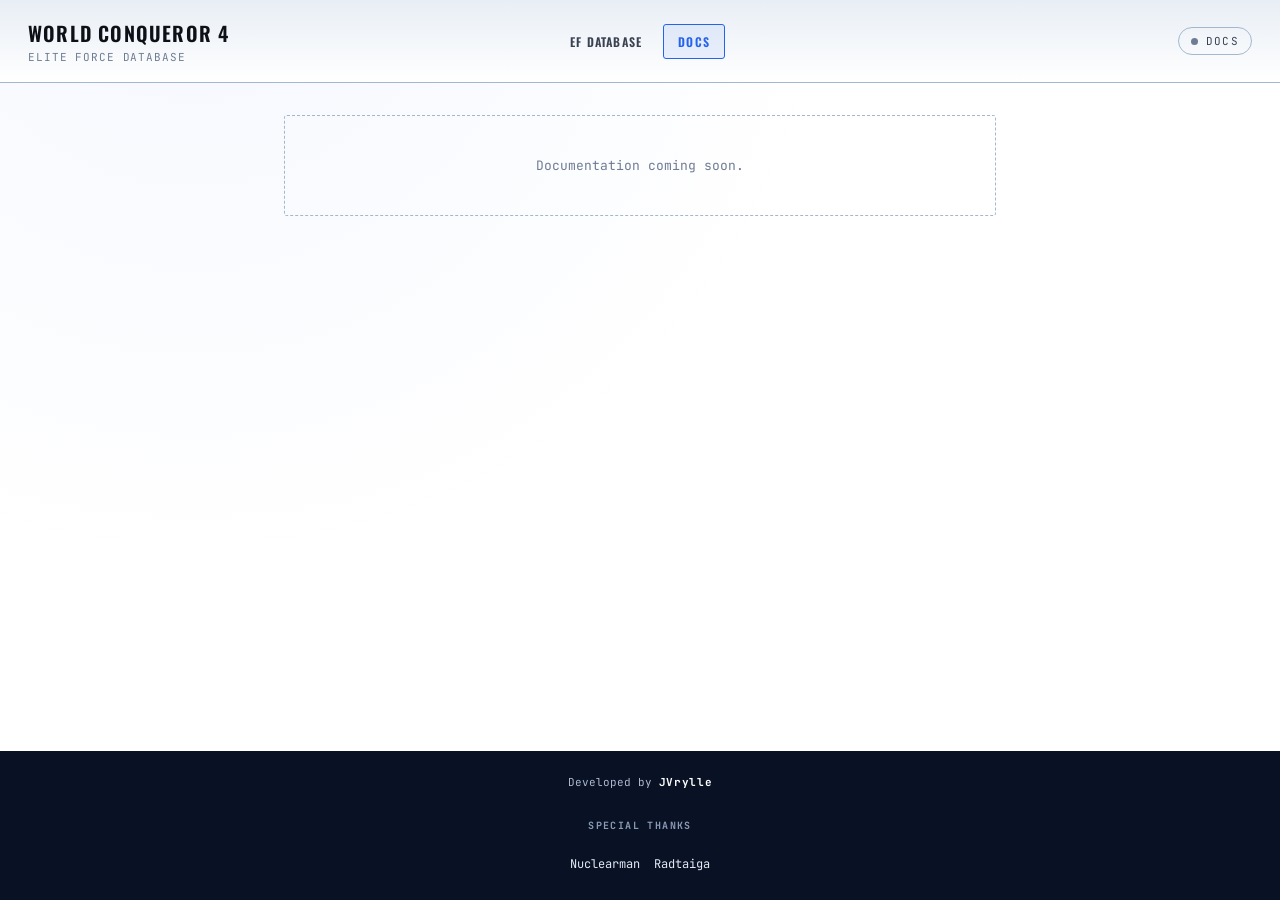
==== docs.html @ b7a82000 "feat: enhance Delta Force and Phantom Force unit details, add documentation page, and improve UI lay" ====
<!DOCTYPE html>
<html lang="en">
<head>
<meta charset="UTF-8" />
<meta name="viewport" content="width=device-width, initial-scale=1.0" />
<title>Docs — World Conqueror 4 Elite Force Database</title>
<link rel="preconnect" href="https://fonts.googleapis.com" />
<link rel="preconnect" href="https://fonts.gstatic.com" crossorigin />
<link
  href="https://fonts.googleapis.com/css2?family=Oswald:wght@500;600;700&family=JetBrains+Mono:wght@400;500;700&display=swap"
  rel="stylesheet"
/>
<link rel="stylesheet" href="style.css" />
</head>
<body>

  <header class="topbar">
    <div class="topbar__left">
      <div class="topbar__brand">
        <div class="topbar__title">
          <h1>World Conqueror 4</h1>
          <p>Elite Force Database</p>
        </div>
      </div>
    </div>
    <nav class="topbar__nav" aria-label="Site navigation">
      <a class="topbar__nav-link" href="index.html">EF Database</a>
      <a class="topbar__nav-link topbar__nav-link--active" href="docs.html">Docs</a>
    </nav>
    <div class="topbar__status status--idle">
      <span class="status-dot"></span><span class="status-text">DOCS</span>
    </div>
  </header>

  <main class="docs-page">
    <section class="docs-empty">
      <p>Documentation coming soon.</p>
    </section>
  </main>

  <footer class="footer footer--plain">
    <p class="footer__dev">Developed by <strong>JVrylle</strong></p>
    <div class="footer__thanks">
      <p class="footer__thanks-title">Special Thanks</p>
      <ul class="footer__thanks-list">
        <li>Nuclearman</li>
        <li>Radtaiga</li>
      </ul>
    </div>
  </footer>

</body>
</html>
---- style.css ----
:root {
  /* White (60%) — dominant field */
  --bg: #ffffff;
  --bg-input: #ffffff;

  /* Blue (30%) — secondary surfaces & borders */
  --bg-panel: #e8eef5;
  --bg-panel-alt: #d7e3f0;
  --border: #a3b8cf;
  --border-soft: #bcd2e7;
  --accent: #2563eb;

  /* Black (10%) — text & brand accents */
  --text: #0d1117;
  --text-dim: #3a4252;
  --text-faint: #6e7c93;
  --brand: #1b2a41;
  --brand-bright: #091225;

  /* Functional stat colors (kept for semantic clarity) */
  --attack: #b5482f;
  --defense: #4c7ea3;
  --movement: #c9a15a;
  --hp: #8a9a4e;

  --font-display: "Oswald", sans-serif;
  --font-mono: "JetBrains Mono", monospace;

  --radius: 3px;
}

* {
  box-sizing: border-box;
}

html {
  color-scheme: light;
}

body {
  margin: 0;
  min-height: 100vh;
  background:
    radial-gradient(circle at 15% -10%, rgba(37, 99, 235, 0.05), transparent 45%),
    var(--bg);
  color: var(--text);
  font-family: var(--font-mono);
  display: flex;
  flex-direction: column;
}

/* ---------- Topbar ---------- */

.topbar {
  display: grid;
  grid-template-columns: 1fr auto 1fr;
  align-items: center;
  gap: 16px;
  padding: 18px 28px;
  border-bottom: 1px solid var(--border);
  background: linear-gradient(180deg, var(--bg-panel), var(--bg));
}

.topbar__left {
  display: flex;
  align-items: center;
  gap: 26px;
  min-width: 0;
  justify-self: start;
}

.topbar__nav {
  display: flex;
  align-items: center;
  gap: 6px;
  justify-self: center;
}

.topbar__nav-link {
  padding: 8px 14px;
  border: 1px solid transparent;
  border-radius: var(--radius);
  font-family: var(--font-display);
  font-size: 12px;
  font-weight: 600;
  letter-spacing: 0.1em;
  text-transform: uppercase;
  color: var(--text-dim);
  text-decoration: none;
  white-space: nowrap;
  transition: color 0.15s ease, border-color 0.15s ease, background 0.15s ease;
}

.topbar__nav-link:hover {
  color: var(--accent);
  border-color: var(--border-soft);
}

.topbar__nav-link--active,
.topbar__nav-link--active:hover {
  color: var(--accent);
  border-color: var(--accent);
  background: rgba(37, 99, 235, 0.08);
}

.topbar__brand {
  display: flex;
  align-items: center;
  gap: 14px;
}

.topbar__mark {
  display: flex;
  align-items: center;
  justify-content: center;
  width: 44px;
  height: 44px;
  border: 1px solid var(--accent);
  border-radius: var(--radius);
  color: var(--accent);
  font-family: var(--font-display);
  font-weight: 700;
  font-size: 17px;
  letter-spacing: 0.05em;
  background: rgba(37, 99, 235, 0.08);
  flex-shrink: 0;
}

.topbar__title h1 {
  margin: 0;
  font-family: var(--font-display);
  font-weight: 600;
  font-size: 20px;
  letter-spacing: 0.06em;
  text-transform: uppercase;
  color: var(--text);
}

.topbar__title p {
  margin: 2px 0 0;
  font-size: 11px;
  letter-spacing: 0.08em;
  text-transform: uppercase;
  color: var(--text-faint);
}

.topbar__status {
  justify-self: end;
  display: flex;
  align-items: center;
  gap: 8px;
  font-size: 11px;
  letter-spacing: 0.12em;
  text-transform: uppercase;
  color: var(--text-dim);
  border: 1px solid var(--border);
  border-radius: 999px;
  padding: 6px 12px;
  white-space: nowrap;
}

.status-dot {
  width: 7px;
  height: 7px;
  border-radius: 50%;
  background: var(--text-faint);
  box-shadow: 0 0 0 0 rgba(0, 0, 0, 0);
  transition: background 0.2s ease;
}

.status--busy .status-dot {
  background: var(--accent);
  animation: pulse 0.9s ease-in-out infinite;
}

.status--ready .status-dot {
  background: var(--movement);
}

.status--error .status-dot {
  background: var(--attack);
}

@keyframes pulse {
  0%, 100% { opacity: 1; }
  50% { opacity: 0.35; }
}

/* ---------- Console layout ---------- */

.console {
  flex: 1;
  width: 100%;
  max-width: none;
  padding: 32px 24px 48px;
  display: grid;
  grid-template-columns: 260px 1fr 260px;
  align-items: start;
  gap: 24px;
}

.side-panel {
  grid-column: 1;
  grid-row: 1;
  display: flex;
  flex-direction: column;
  gap: 24px;
  min-width: 0;
}

.console__main {
  grid-column: 2;
  grid-row: 1;
  justify-self: center;
  width: 100%;
  max-width: 760px;
  display: flex;
  flex-direction: column;
  gap: 24px;
  min-width: 0;
}

/* ---------- Log panel ---------- */

.log-panel {
  background: var(--bg-panel);
  border: 1px solid var(--border);
  border-radius: var(--radius);
  overflow: hidden;
}

.log-panel__header {
  padding: 14px 16px;
  border-bottom: 1px solid var(--border-soft);
  background: var(--bg-panel-alt);
}

.log-panel__header h2 {
  margin: 0;
  font-family: var(--font-display);
  font-size: 12px;
  font-weight: 700;
  letter-spacing: 0.14em;
  text-transform: uppercase;
  color: var(--brand);
}

.log-list {
  margin: 0;
  padding: 10px 0;
  list-style: none;
  max-height: 60vh;
  overflow-y: auto;
}

.log-item {
  position: relative;
  padding: 8px 16px 8px 24px;
  font-size: 12.5px;
  line-height: 1.5;
  color: var(--text-dim);
  border-bottom: 1px dashed var(--border-soft);
}

.log-item:last-child {
  border-bottom: none;
}

.log-item::before {
  content: "\25B8";
  position: absolute;
  left: 13px;
  color: var(--accent);
  font-size: 10px;
}

.log-item--muted {
  color: var(--text-faint);
}

.log-item--muted::before {
  content: none;
}

/* ---------- Sister sites panel ---------- */

.links-panel {
  flex-shrink: 0;
}

.links-panel__body {
  display: flex;
  flex-direction: column;
}

.sister-link {
  display: flex;
  flex-direction: column;
  gap: 2px;
  padding: 12px 16px;
  text-decoration: none;
  border-bottom: 1px dashed var(--border-soft);
}

.sister-link:last-child {
  border-bottom: none;
}

.sister-link:hover {
  background: var(--bg-panel-alt);
}

.sister-link__name {
  font-size: 12.5px;
  font-weight: 700;
  letter-spacing: 0.03em;
  color: var(--accent);
}

.sister-link:hover .sister-link__name {
  text-decoration: underline;
}

.sister-link__url {
  font-size: 10.5px;
  color: var(--text-faint);
  word-break: break-all;
}

/* ---------- Search bar ---------- */

.search-bar {
  display: flex;
}

.search-bar .field {
  flex: 1;
}

.combo__wrap {
  position: relative;
}

.combo__wrap input {
  width: 100%;
  padding: 11px 12px;
  background-color: var(--bg-input);
  border: 1px solid var(--border);
  border-radius: var(--radius);
  color: var(--text);
  font-family: var(--font-mono);
  font-size: 14px;
}

.combo__wrap input::placeholder {
  color: var(--text-faint);
}

.combo__wrap input:focus-visible {
  outline: 2px solid var(--accent);
  outline-offset: 2px;
}

.combo__list {
  position: absolute;
  top: calc(100% + 4px);
  left: 0;
  right: 0;
  margin: 0;
  padding: 4px;
  list-style: none;
  background: var(--bg-input);
  border: 1px solid var(--border);
  border-radius: var(--radius);
  box-shadow: 0 6px 18px rgba(9, 18, 37, 0.15);
  max-height: 260px;
  overflow-y: auto;
  z-index: 1000;
}

.combo__item {
  padding: 8px 10px;
  border-radius: 2px;
  font-size: 13px;
  color: var(--text);
  cursor: pointer;
}

.combo__item:hover,
.combo__item--active {
  background: var(--bg-panel-alt);
  color: var(--accent);
}

/* ---------- Type filter ---------- */

.type-filter {
  display: flex;
  flex-wrap: wrap;
  gap: 8px;
}

.type-btn {
  flex: 1 1 auto;
  min-width: 96px;
  padding: 9px 14px;
  background: var(--bg-panel);
  border: 1px solid var(--border);
  border-radius: 999px;
  color: var(--text-dim);
  font-family: var(--font-display);
  font-weight: 600;
  font-size: 12px;
  letter-spacing: 0.1em;
  text-transform: uppercase;
  cursor: pointer;
  transition: background 0.15s ease, color 0.15s ease, border-color 0.15s ease;
}

.type-btn:hover {
  border-color: var(--accent);
  color: var(--accent);
}

.type-btn--active,
.type-btn--active:hover {
  background: var(--brand);
  border-color: var(--brand);
  color: #ffffff;
}

/* ---------- Query panel ---------- */

.query-panel {
  display: flex;
  align-items: flex-end;
  gap: 14px;
  flex-wrap: wrap;
  padding: 20px;
  background: var(--bg-panel);
  border: 1px solid var(--border);
  border-radius: var(--radius);
}

.field {
  display: flex;
  flex-direction: column;
  gap: 6px;
  flex: 1 1 180px;
}

.field--slider {
  flex: 2 1 240px;
}

.field label {
  font-size: 10px;
  letter-spacing: 0.14em;
  text-transform: uppercase;
  color: var(--text-faint);
}

.slider-wrapper {
  display: flex;
  align-items: center;
  gap: 10px;
}

.level-btn {
  flex: 0 0 auto;
  width: 34px;
  height: 40px;
  border: 1px solid var(--border);
  border-radius: var(--radius);
  background: var(--bg-input);
  color: var(--brand);
  font-family: var(--font-mono);
  font-size: 18px;
  line-height: 1;
  cursor: pointer;
}

.level-btn:hover:not(:disabled) {
  background: var(--bg-panel-alt);
  border-color: var(--accent);
  color: var(--accent);
}

.level-btn:disabled {
  opacity: 0.4;
  cursor: default;
}

.level-input {
  flex: 0 0 auto;
  width: 58px;
  padding: 11px 8px;
  text-align: center;
  background-color: var(--bg-input);
  border: 1px solid var(--border);
  border-radius: var(--radius);
  color: var(--text);
  font-family: var(--font-mono);
  font-size: 14px;
  font-weight: 700;
  font-variant-numeric: tabular-nums;
  -moz-appearance: textfield;
}

.level-input::-webkit-outer-spin-button,
.level-input::-webkit-inner-spin-button {
  -webkit-appearance: none;
  margin: 0;
}

input[type="range"] {
  -webkit-appearance: none;
  width: 100%;
  height: 6px;
  background: var(--border);
  border-radius: 999px;
  outline: none;
  cursor: pointer;
  flex: 1;
}

input[type="range"]::-webkit-slider-thumb {
  -webkit-appearance: none;
  appearance: none;
  width: 18px;
  height: 18px;
  border-radius: 50%;
  background: var(--accent);
  border: 2px solid var(--bg);
  box-shadow: 0 0 0 2px var(--accent);
  cursor: pointer;
}

input[type="range"]::-moz-range-thumb {
  width: 18px;
  height: 18px;
  border-radius: 50%;
  background: var(--accent);
  border: 2px solid var(--bg);
  cursor: pointer;
}

input[type="range"]::-moz-range-track {
  background: var(--border);
  border-radius: 999px;
}

select {
  appearance: none;
  -webkit-appearance: none;
  width: 100%;
  padding: 11px 36px 11px 12px;
  background-color: var(--bg-input);
  background-image: linear-gradient(45deg, transparent 50%, var(--accent) 50%),
    linear-gradient(135deg, var(--accent) 50%, transparent 50%);
  background-position: calc(100% - 18px) center, calc(100% - 12px) center;
  background-size: 6px 6px, 6px 6px;
  background-repeat: no-repeat;
  border: 1px solid var(--border);
  border-radius: var(--radius);
  color: var(--text);
  font-family: var(--font-mono);
  font-size: 14px;
  cursor: pointer;
}

select:focus-visible,
button:focus-visible {
  outline: 2px solid var(--accent);
  outline-offset: 2px;
}

/* ---------- Result panel ---------- */

.result-panel {
  min-height: 120px;
}

.result-empty {
  padding: 28px 20px;
  border: 1px dashed var(--border);
  border-radius: var(--radius);
  color: var(--text-faint);
  font-size: 13px;
  text-align: center;
}

.result-empty--error {
  border-color: var(--attack);
  color: #d8917f;
}

.dossier {
  border: 1px solid var(--border);
  border-radius: var(--radius);
  background: var(--bg-panel);
  overflow: visible;
  animation: reveal 0.25s ease;
}

@keyframes reveal {
  from { opacity: 0; transform: translateY(4px); }
  to { opacity: 1; transform: translateY(0); }
}

.dossier__header {
  display: flex;
  align-items: center;
  justify-content: space-between;
  gap: 12px;
  padding: 18px 22px;
  border-bottom: 1px solid var(--border-soft);
  border-radius: calc(var(--radius) - 1px) calc(var(--radius) - 1px) 0 0;
  background: var(--bg-panel-alt);
}

.dossier__scale {
  font-size: 10px;
  letter-spacing: 0.14em;
  text-transform: uppercase;
  color: var(--text-faint);
  text-align: right;
  flex-shrink: 0;
}

.dossier__header h2 {
  margin: 0;
  display: flex;
  align-items: center;
  flex-wrap: wrap;
  gap: 14px;
  font-family: var(--font-display);
  font-weight: 700;
  font-size: 22px;
  letter-spacing: 0.04em;
  text-transform: uppercase;
  color: var(--text);
}

.badge {
  font-size: 11px;
  letter-spacing: 0.1em;
  font-weight: 700;
  color: var(--accent);
  border: 1px solid var(--accent);
  border-radius: 999px;
  padding: 5px 12px;
  white-space: nowrap;
}

.badge--level {
  font-size: 15px;
  font-weight: 800;
  letter-spacing: 0.12em;
  padding: 6px 14px;
  color: #ffffff;
  background: var(--brand);
  border-color: var(--brand);
  box-shadow: 0 2px 0 rgba(0, 0, 0, 0.15);
}

/* ---------- Stat gauges ---------- */

.stat-grid {
  padding: 20px 22px 6px;
  display: flex;
  flex-direction: column;
  gap: 14px;
}

.stat-row {
  display: grid;
  grid-template-columns: 24px 84px 1fr 104px;
  align-items: center;
  gap: 14px;
}

.stat-row__icon {
  font-family: "Apple Color Emoji", "Segoe UI Emoji", "Noto Color Emoji", "JetBrains Mono", monospace;
  font-size: 18px;
  text-align: center;
  color: var(--text-dim);
}

.stat-row__label {
  font-size: 11px;
  letter-spacing: 0.1em;
  text-transform: uppercase;
  color: var(--text-dim);
}

.stat-row__bar {
  height: 8px;
  background: var(--bg-input);
  border: 1px solid var(--border-soft);
  border-radius: 999px;
  overflow: hidden;
}

.stat-row__fill {
  height: 100%;
  border-radius: 999px;
  min-width: 3px;
  transition: width 0.35s ease;
}

.stat--attack .stat-row__fill { background: var(--attack); }
.stat--defense .stat-row__fill { background: var(--defense); }
.stat--movement .stat-row__fill { background: var(--movement); }
.stat--hp .stat-row__fill { background: var(--hp); }

.stat-row__value {
  font-size: 14px;
  font-weight: 500;
  text-align: right;
  color: var(--text);
  font-variant-numeric: tabular-nums;
  white-space: nowrap;
}

/* ---------- Requisition (cost) ---------- */

.requisition {
  padding: 18px 22px 22px;
}

.requisition h3 {
  margin: 0 0 10px;
  font-family: var(--font-display);
  font-size: 12px;
  letter-spacing: 0.12em;
  text-transform: uppercase;
  color: var(--text-faint);
  font-weight: 600;
}

.chip-row {
  display: flex;
  flex-wrap: wrap;
  gap: 8px;
}

.chip {
  display: flex;
  align-items: baseline;
  gap: 8px;
  padding: 8px 12px;
  background: var(--bg-input);
  border: 1px solid var(--border-soft);
  border-radius: var(--radius);
  font-size: 12px;
}

.chip__label {
  color: var(--text-faint);
  letter-spacing: 0.04em;
}

.chip__value {
  color: var(--brand);
  font-weight: 500;
}

/* ---------- Skills ---------- */

.skills {
  padding: 18px 22px 4px;
}

.skills h3 {
  margin: 0 0 10px;
  font-family: var(--font-display);
  font-size: 12px;
  letter-spacing: 0.12em;
  text-transform: uppercase;
  color: var(--text-faint);
  font-weight: 600;
}

.skill-row {
  display: flex;
  flex-wrap: wrap;
  gap: 8px;
}

.skill-chip {
  position: relative;
  display: inline-block;
  padding: 8px 12px;
  background: var(--chip-bg, #b7e9f9);
  border: 1px solid var(--chip-tone, #5fb9dd);
  border-left: 3px solid var(--chip-tone, #5fb9dd);
  border-radius: var(--radius);
  font-size: 12px;
  color: var(--text);
  cursor: default;
}

.skill-chip--silver {
  --chip-bg: #d3d8dc;
  --chip-tone: #a7b0b6;
}

.skill-chip--gold {
  --chip-bg: #f5d63f;
  --chip-tone: #d0a020;
}

.skill-chip--platinum {
  --chip-bg: #b7e9f9;
  --chip-tone: #5fb9dd;
}

.skill-chip--bronze {
  --chip-bg: #d8955c;
  --chip-tone: #a96f33;
}

.skill-chip--upcoming {
  --chip-bg: #e4e7ea;
  --chip-tone: #9aa3ac;
}

.skill-chip__lvl {
  margin-left: 8px;
  font-size: 10px;
  font-weight: 700;
  letter-spacing: 0.08em;
  opacity: 0.75;
  text-transform: uppercase;
}

.skill-empty {
  margin: 0;
  font-size: 12px;
  color: var(--text-faint);
}

.skill-row--upcoming {
  margin-top: 18px;
  border-top: 1px dashed var(--border-soft);
  padding-top: 12px;
}

.skill-row__tag {
  display: block;
  margin-bottom: 8px;
  font-size: 10px;
  font-weight: 700;
  letter-spacing: 0.14em;
  text-transform: uppercase;
  color: var(--text-faint);
}

.skill-chip[data-desc] {
  cursor: help;
}

.skill-chip::after {
  content: attr(data-desc);
  position: absolute;
  bottom: calc(100% + 10px);
  left: 50%;
  transform: translateX(-50%) translateY(4px);
  min-width: 180px;
  max-width: 260px;
  padding: 10px 12px;
  background: var(--brand);
  border: 1px solid var(--accent);
  border-radius: var(--radius);
  color: #ffffff;
  font-size: 12px;
  line-height: 1.5;
  text-align: left;
  text-transform: none;
  letter-spacing: 0.02em;
  white-space: normal;
  opacity: 0;
  pointer-events: none;
  visibility: hidden;
  transition: opacity 0.15s ease, transform 0.15s ease, visibility 0.15s;
  z-index: 999;
}

.skill-chip[data-desc]:hover::after,
.skill-chip[data-desc]:focus-visible::after {
  opacity: 1;
  visibility: visible;
  transform: translateX(-50%) translateY(0);
}

/* ---------- Briefing note ---------- */

.briefing {
  margin: 0 22px 22px;
  padding: 14px 16px;
  border-left: 3px solid var(--accent);
  background: rgba(37, 99, 235, 0.06);
  border-radius: 0 var(--radius) var(--radius) 0;
}

.briefing__tag {
  display: inline-block;
  font-size: 10px;
  letter-spacing: 0.14em;
  text-transform: uppercase;
  color: var(--accent);
  font-weight: 700;
  margin-bottom: 6px;
}

.briefing p {
  margin: 0;
  font-size: 13px;
  line-height: 1.5;
  color: var(--text);
}

/* ---------- Donation button ---------- */

.donate-btn {
  position: fixed;
  bottom: 20px;
  right: 20px;
  display: inline-flex;
  align-items: center;
  gap: 10px;
  padding: 16px 28px;
  background: #1976f0;
  color: #ffffff;
  font-family: var(--font-display);
  font-weight: 600;
  font-size: 16px;
  letter-spacing: 0.05em;
  text-decoration: none;
  border-radius: 999px;
  box-shadow: 0 4px 16px rgba(25, 118, 240, 0.45);
  z-index: 1000;
  transition: transform 0.15s ease, box-shadow 0.15s ease, background 0.15s ease;
  animation: donate-bounce 2.5s ease-in-out infinite;
}

.donate-btn-icon {
  font-size: 18px;
}

.donate-btn:hover {
  transform: scale(1.06);
  background: #3a8cff;
  box-shadow: 0 6px 20px rgba(25, 118, 240, 0.6);
}

@keyframes donate-bounce {
  0%, 100% { transform: translateY(0); }
  50% { transform: translateY(-4px); }
}

/* ---------- Docs page ---------- */

.docs-page {
  flex: 1;
  width: 100%;
  max-width: 760px;
  margin: 0 auto;
  padding: 32px 24px 48px;
  display: flex;
  flex-direction: column;
  gap: 24px;
}

.docs-empty {
  padding: 28px 20px;
  border: 1px dashed var(--border);
  border-radius: var(--radius);
  color: var(--text-faint);
  font-size: 13px;
  text-align: center;
}

/* ---------- Footer ---------- */

.footer {
  display: flex;
  flex-direction: column;
  align-items: center;
  gap: 30px;
  padding: 24px 28px 88px;
  background: var(--brand-bright);
}

.footer--plain {
  padding-bottom: 28px;
}

.footer p {
  margin: 0;
  font-size: 11px;
  color: #aeb9cf;
}

.footer__dev strong {
  color: #ffffff;
  font-weight: 700;
  letter-spacing: 0.06em;
}

.footer__thanks {
  text-align: center;
}

.footer p.footer__thanks-title {
  font-size: 10px;
  font-weight: 700;
  letter-spacing: 0.14em;
  text-transform: uppercase;
  margin: 0 0 24px 0;
  color: #8b9bb5;
}

.footer__thanks-list {
  list-style: none;
  margin: 0;
  padding: 0;
  display: flex;
  flex-wrap: wrap;
  justify-content: center;
  gap: 6px 14px;
}

.footer__thanks-list li {
  font-size: 12px;
  color: #e4eaf3;
}

.footer code {
  color: var(--text-dim);
}

/* ---------- Responsive ---------- */

@media (max-width: 900px) {
  .console {
    grid-template-columns: 1fr;
  }

  .console__main {
    grid-column: auto;
    grid-row: auto;
    justify-self: stretch;
    order: 1;
  }

  .side-panel {
    grid-column: auto;
    grid-row: auto;
    order: 2;
  }

  .log-list {
    max-height: 220px;
  }

  .footer {
    flex-direction: column;
    align-items: center;
    text-align: center;
  }

  .footer__thanks {
    text-align: center;
  }

  .footer__thanks-list {
    justify-content: center;
  }
}

@media (max-width: 520px) {
  .topbar {
    padding: 16px 18px;
  }

  .topbar__title p {
    display: none;
  }

  .topbar__left {
    gap: 14px;
  }

  .topbar__nav-link {
    padding: 7px 10px;
    font-size: 11px;
  }

  .console {
    padding: 22px 16px 36px;
  }

  .query-panel {
    flex-direction: column;
    align-items: stretch;
  }

  .slider-wrapper {
    gap: 6px;
  }

  .level-btn {
    width: 32px;
  }

  .stat-row {
    grid-template-columns: 20px 72px 1fr 92px;
    gap: 10px;
  }
}

/* ---------- Reduced motion ---------- */

@media (prefers-reduced-motion: reduce) {
  .status--busy .status-dot {
    animation: none;
  }

  .donate-btn {
    animation: none;
  }

  .dossier {
    animation: none;
  }

  .stat-row__fill {
    transition: none;
  }
}

/* ---------- Local admin (admin.html) ---------- */

.add-form {
  display: flex;
  flex-direction: column;
}

.add-section h3,
.add-section__title {
  margin: 0 0 10px;
  font-family: var(--font-display);
  font-size: 12px;
  letter-spacing: 0.12em;
  text-transform: uppercase;
  color: var(--text-faint);
  font-weight: 600;
}

.add-grid {
  display: grid;
  grid-template-columns: 1fr 1fr;
  gap: 12px;
}

.add-field {
  display: flex;
  flex-direction: column;
  gap: 6px;
}

.add-field label,
.mini-field label {
  font-size: 10px;
  letter-spacing: 0.14em;
  text-transform: uppercase;
  color: var(--text-faint);
}

.admin-card input[type="text"],
.admin-card input[type="number"],
.admin-card textarea {
  width: 100%;
  padding: 10px 12px;
  background-color: var(--bg-input);
  border: 1px solid var(--border);
  border-radius: var(--radius);
  color: var(--text);
  font-family: var(--font-mono);
  font-size: 13px;
}

.admin-card textarea {
  resize: vertical;
  line-height: 1.5;
}

.admin-card__footer-actions,
.admin-card__footer-right {
  display: flex;
  align-items: center;
  gap: 10px;
}

.btn {
  padding: 10px 18px;
  border: 1px solid var(--border);
  border-radius: var(--radius);
  background: var(--bg-input);
  color: var(--text);
  font-family: var(--font-mono);
  font-size: 11px;
  font-weight: 700;
  letter-spacing: 0.08em;
  text-transform: uppercase;
  cursor: pointer;
}

.btn:hover {
  border-color: var(--accent);
  color: var(--accent);
}

.btn:disabled {
  opacity: 0.4;
  cursor: default;
}

.btn--primary {
  background: var(--brand);
  border-color: var(--brand);
  color: #ffffff;
}

.btn--primary:hover {
  background: var(--brand-bright);
  border-color: var(--brand-bright);
  color: #ffffff;
}

.btn--ghost {
  padding: 6px 12px;
  font-size: 10px;
}

.add-levels {
  display: flex;
  flex-direction: column;
  gap: 14px;
}

.level-editor {
  display: flex;
  flex-direction: column;
  gap: 14px;
  padding: 14px;
  background: var(--bg-input);
  border: 1px dashed var(--border);
  border-radius: var(--radius);
}

.level-editor__header {
  display: flex;
  align-items: center;
  justify-content: space-between;
  gap: 10px;
}

.level-editor__title {
  font-family: var(--font-display);
  font-size: 13px;
  font-weight: 700;
  letter-spacing: 0.1em;
  text-transform: uppercase;
  color: var(--brand);
}

.level-editor__actions {
  display: flex;
  align-items: center;
  gap: 6px;
}

.level-editor__row {
  display: flex;
  flex-direction: column;
  gap: 8px;
}

.level-editor__label {
  font-size: 10px;
  font-weight: 700;
  letter-spacing: 0.14em;
  text-transform: uppercase;
  color: var(--text-faint);
}

.level-editor__fields {
  display: grid;
  gap: 8px;
}

.level-editor__fields--5 {
  grid-template-columns: repeat(5, 1fr);
}

.level-editor__fields--4 {
  grid-template-columns: repeat(4, 1fr);
}

.mini-field {
  display: flex;
  flex-direction: column;
  gap: 4px;
}

.skill-rows {
  display: flex;
  flex-direction: column;
  gap: 10px;
}

.skill-editor {
  display: flex;
  flex-direction: column;
  gap: 8px;
  padding: 10px;
  background: var(--bg-panel);
  border: 1px solid var(--border-soft);
  border-radius: var(--radius);
}

.skill-editor__fields {
  display: flex;
  align-items: center;
  gap: 8px;
}

.skill-editor__title {
  flex: 1 1 auto;
}

.skill-editor__tier {
  flex: 0 0 110px;
}

.skill-editor__remove {
  flex: 0 0 auto;
}

@media (max-width: 700px) {
  .add-grid,
  .level-editor__fields--5,
  .level-editor__fields--4 {
    grid-template-columns: 1fr 1fr;
  }

  .loader-card__row,
  .admin-card__footer {
    flex-direction: column;
    align-items: stretch;
  }

  .admin-card__footer-right {
    flex-direction: column;
    align-items: stretch;
  }
}
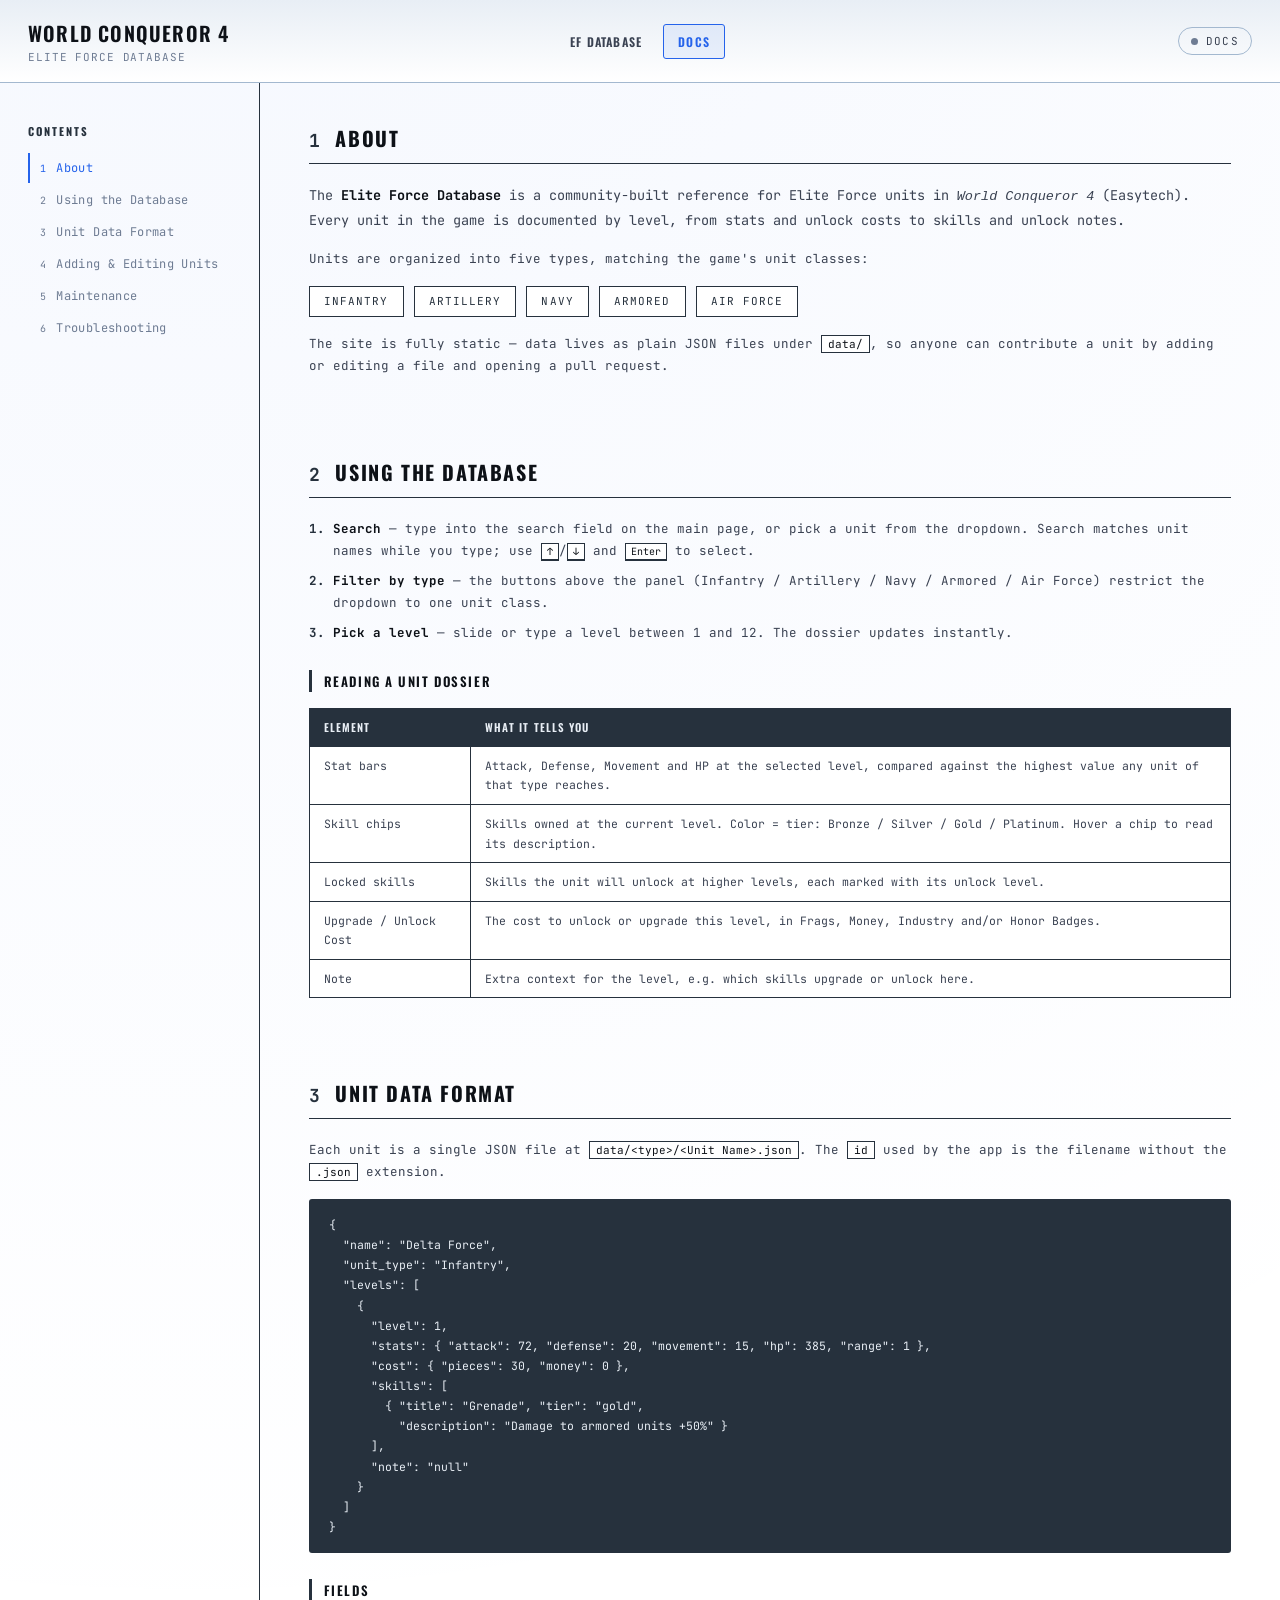
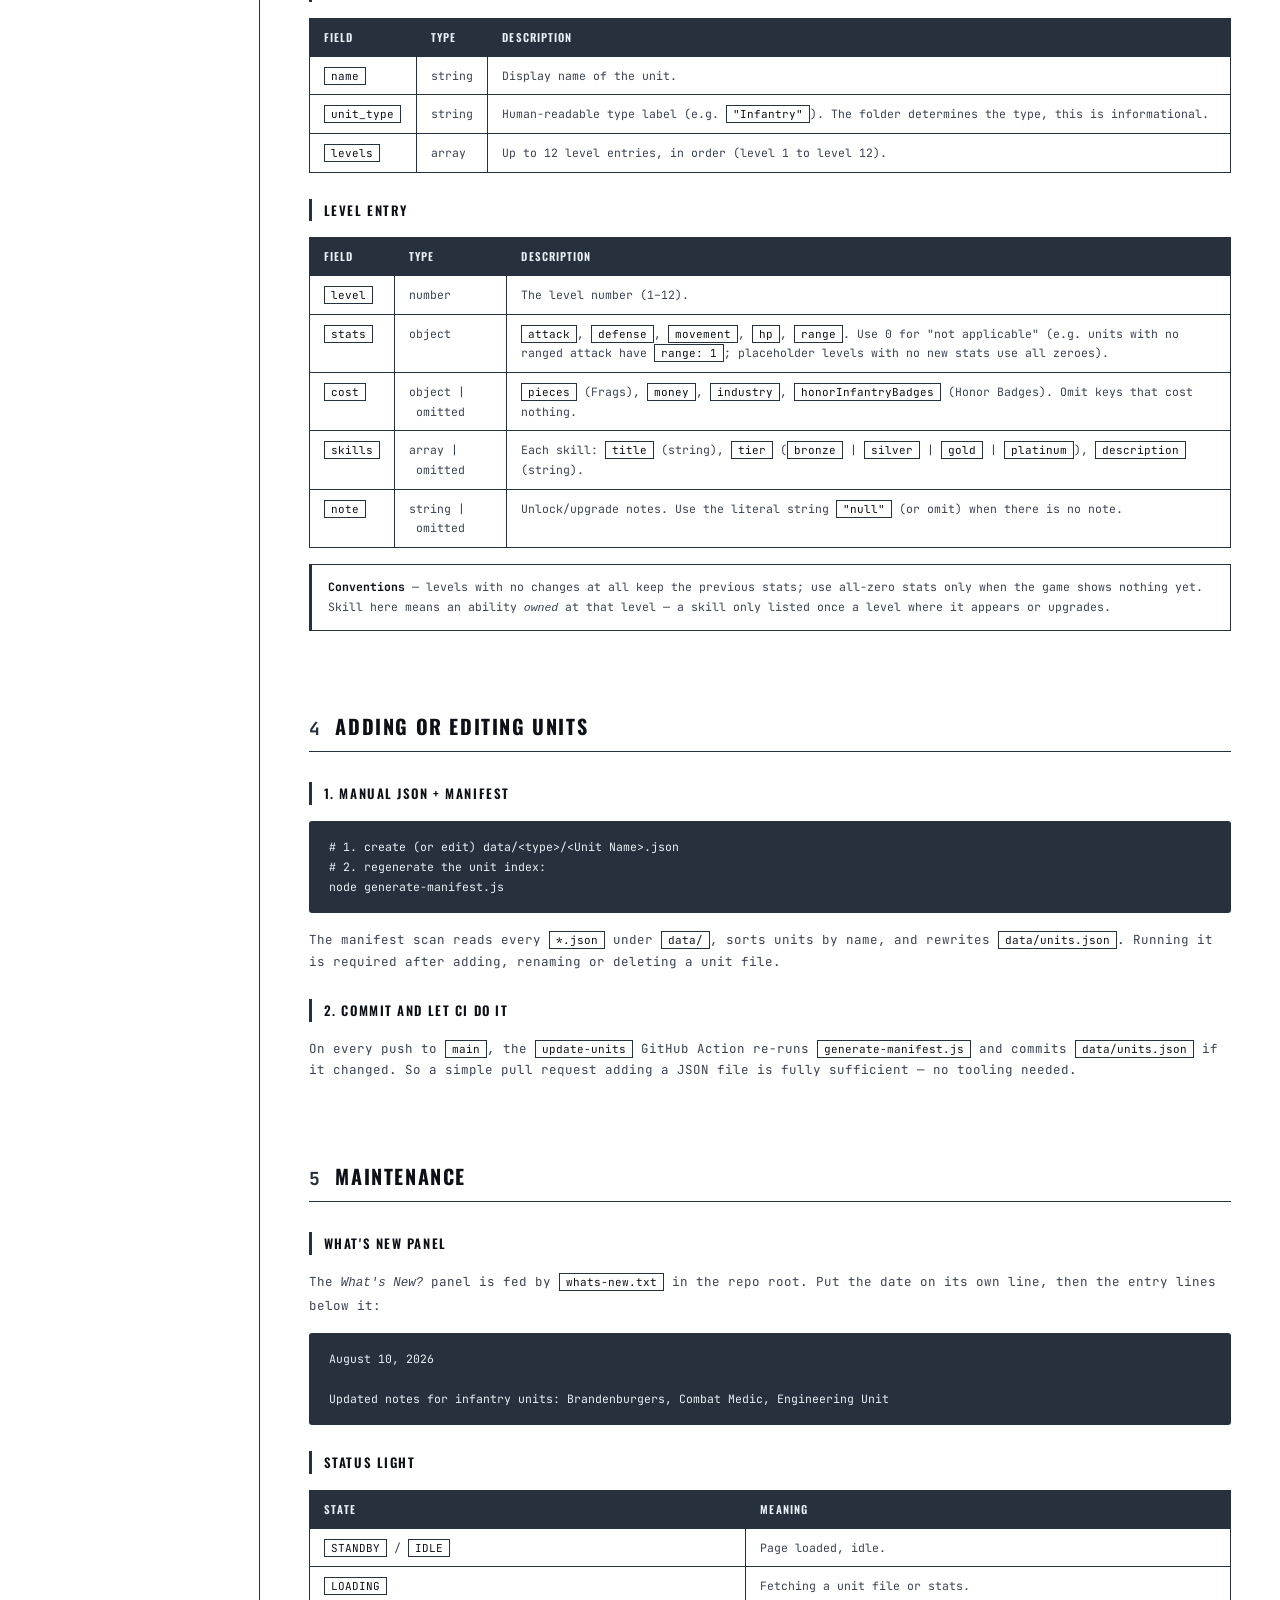
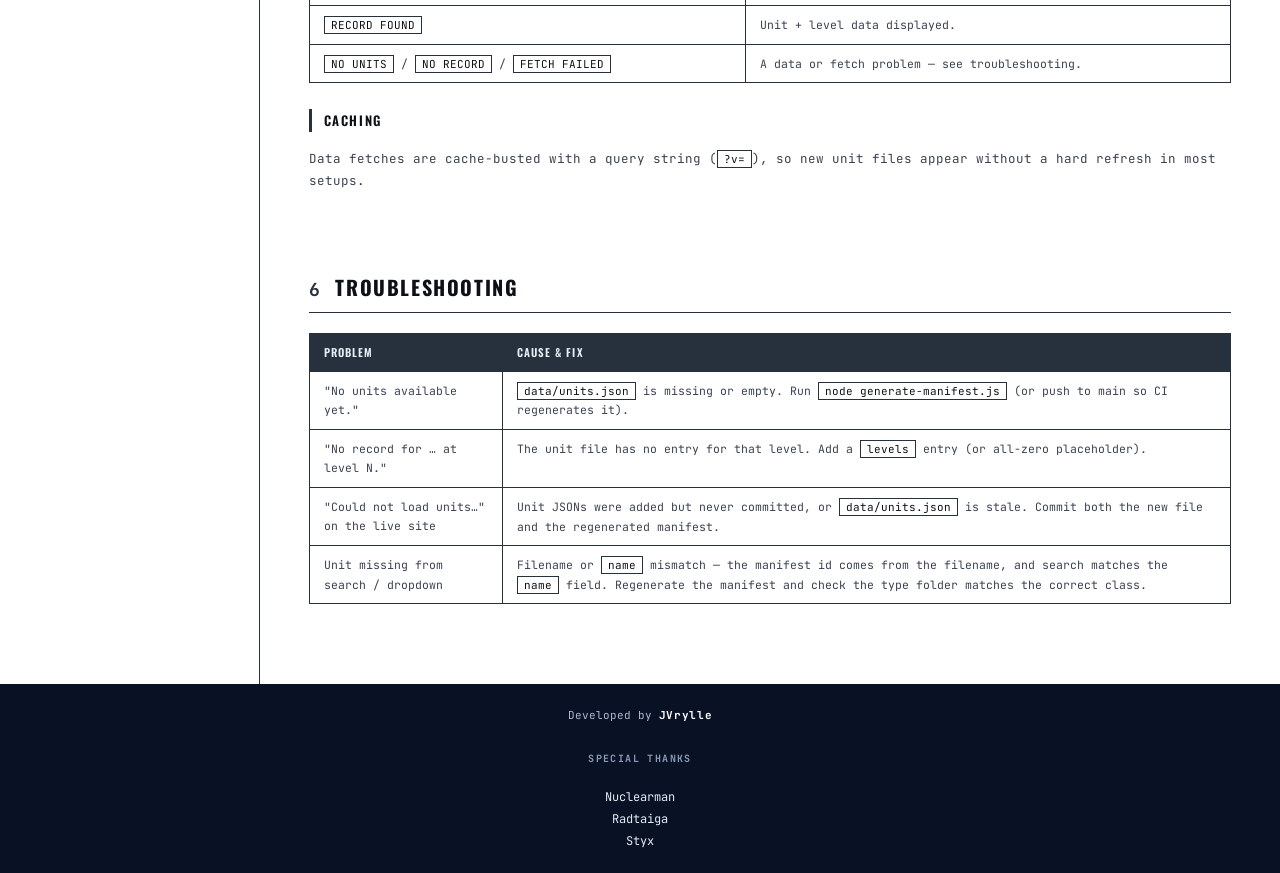
==== commit d3e01ea2: "feat: enhance documentation layout and navigation, add smooth scrolling" ====
--- a/docs.html
+++ b/docs.html
@@ -33,9 +33,354 @@
   </header>
 
   <main class="docs-page">
-    <section class="docs-empty">
-      <p>Documentation coming soon.</p>
-    </section>
+
+    <aside class="docs-nav" aria-label="Documentation navigation">
+      <div class="docs-nav__inner">
+        <p class="docs-nav__label">Contents</p>
+        <nav class="docs-nav__list">
+          <a class="docs-nav__link" href="#about"><span class="docs-nav__num">1</span>About</a>
+          <a class="docs-nav__link" href="#usage"><span class="docs-nav__num">2</span>Using the Database</a>
+          <a class="docs-nav__link" href="#format"><span class="docs-nav__num">3</span>Unit Data Format</a>
+          <a class="docs-nav__link" href="#adding"><span class="docs-nav__num">4</span>Adding &amp; Editing Units</a>
+          <a class="docs-nav__link" href="#maintenance"><span class="docs-nav__num">5</span>Maintenance</a>
+          <a class="docs-nav__link" href="#troubleshooting"><span class="docs-nav__num">6</span>Troubleshooting</a>
+        </nav>
+      </div>
+    </aside>
+
+    <div class="docs-content">
+
+      <section class="docs-section" id="about">
+        <h2 class="docs-section__title"><span class="docs-section__num">1</span>About</h2>
+        <div class="docs-section__body">
+          <p class="docs-section__lead">
+            The <strong>Elite Force Database</strong> is a community-built reference for
+            Elite Force units in <em>World Conqueror 4</em> (Easytech). Every unit in the
+            game is documented by level, from stats and unlock costs to skills and
+            unlock notes.
+          </p>
+          <p>
+            Units are organized into five types, matching the game's unit classes:
+          </p>
+          <ul class="docs-list docs-list--chips">
+            <li class="docs-chip">Infantry</li>
+            <li class="docs-chip">Artillery</li>
+            <li class="docs-chip">Navy</li>
+            <li class="docs-chip">Armored</li>
+            <li class="docs-chip">Air Force</li>
+          </ul>
+          <p>
+            The site is fully static &mdash; data lives as plain JSON files under
+            <code class="docs-inline">data/</code>, so anyone can contribute a unit by
+            adding or editing a file and opening a pull request.
+          </p>
+        </div>
+      </section>
+
+      <section class="docs-section" id="usage">
+        <h2 class="docs-section__title"><span class="docs-section__num">2</span>Using the Database</h2>
+        <div class="docs-section__body">
+          <ol class="docs-list docs-list--steps">
+            <li>
+              <strong>Search</strong> &mdash; type into the search field on the main page,
+              or pick a unit from the dropdown. Search matches unit names while you type;
+              use <kbd>&uarr;</kbd>/<kbd>&darr;</kbd> and <kbd>Enter</kbd> to select.
+            </li>
+            <li>
+              <strong>Filter by type</strong> &mdash; the buttons above the panel
+              (Infantry / Artillery / Navy / Armored / Air Force) restrict the dropdown
+              to one unit class.
+            </li>
+            <li>
+              <strong>Pick a level</strong> &mdash; slide or type a level between 1 and 12.
+              The dossier updates instantly.
+            </li>
+          </ol>
+
+          <h3 class="docs-section__sub">Reading a unit dossier</h3>
+          <table class="docs-table">
+            <thead>
+              <tr>
+                <th>Element</th>
+                <th>What it tells you</th>
+              </tr>
+            </thead>
+            <tbody>
+              <tr>
+                <td>Stat bars</td>
+                <td>Attack, Defense, Movement and HP at the selected level, compared
+                    against the highest value any unit of that type reaches.</td>
+              </tr>
+              <tr>
+                <td>Skill chips</td>
+                <td>Skills owned at the current level. Color = tier:
+                    Bronze / Silver / Gold / Platinum. Hover a chip to read its
+                    description.</td>
+              </tr>
+              <tr>
+                <td>Locked skills</td>
+                <td>Skills the unit will unlock at higher levels, each marked with its
+                    unlock level.</td>
+              </tr>
+              <tr>
+                <td>Upgrade / Unlock Cost</td>
+                <td>The cost to unlock or upgrade this level, in Frags, Money, Industry
+                    and/or Honor Badges.</td>
+              </tr>
+              <tr>
+                <td>Note</td>
+                <td>Extra context for the level, e.g. which skills upgrade or unlock
+                    here.</td>
+              </tr>
+            </tbody>
+          </table>
+        </div>
+      </section>
+
+      <section class="docs-section" id="format">
+        <h2 class="docs-section__title"><span class="docs-section__num">3</span>Unit Data Format</h2>
+        <div class="docs-section__body">
+          <p>
+            Each unit is a single JSON file at
+            <code class="docs-inline">data/&lt;type&gt;/&lt;Unit Name&gt;.json</code>.
+            The <code class="docs-inline">id</code> used by the app is the filename without
+            the <code class="docs-inline">.json</code> extension.
+          </p>
+
+          <pre class="docs-code"><code>{
+  "name": "Delta Force",
+  "unit_type": "Infantry",
+  "levels": [
+    {
+      "level": 1,
+      "stats": { "attack": 72, "defense": 20, "movement": 15, "hp": 385, "range": 1 },
+      "cost": { "pieces": 30, "money": 0 },
+      "skills": [
+        { "title": "Grenade", "tier": "gold",
+          "description": "Damage to armored units +50%" }
+      ],
+      "note": "null"
+    }
+  ]
+}</code></pre>
+
+          <h3 class="docs-section__sub">Fields</h3>
+          <table class="docs-table">
+            <thead>
+              <tr>
+                <th>Field</th>
+                <th>Type</th>
+                <th>Description</th>
+              </tr>
+            </thead>
+            <tbody>
+              <tr>
+                <td><code class="docs-inline">name</code></td>
+                <td>string</td>
+                <td>Display name of the unit.</td>
+              </tr>
+              <tr>
+                <td><code class="docs-inline">unit_type</code></td>
+                <td>string</td>
+                <td>Human-readable type label (e.g. <code class="docs-inline">"Infantry"</code>).
+                    The folder determines the type, this is informational.</td>
+              </tr>
+              <tr>
+                <td><code class="docs-inline">levels</code></td>
+                <td>array</td>
+                <td>Up to 12 level entries, in order (level 1 to level 12).</td>
+              </tr>
+            </tbody>
+          </table>
+
+          <h3 class="docs-section__sub">Level entry</h3>
+          <table class="docs-table">
+            <thead>
+              <tr>
+                <th>Field</th>
+                <th>Type</th>
+                <th>Description</th>
+              </tr>
+            </thead>
+            <tbody>
+              <tr>
+                <td><code class="docs-inline">level</code></td>
+                <td>number</td>
+                <td>The level number (1&ndash;12).</td>
+              </tr>
+              <tr>
+                <td><code class="docs-inline">stats</code></td>
+                <td>object</td>
+                <td>
+                  <code class="docs-inline">attack</code>,
+                  <code class="docs-inline">defense</code>,
+                  <code class="docs-inline">movement</code>,
+                  <code class="docs-inline">hp</code>,
+                  <code class="docs-inline">range</code>.
+                  Use 0 for "not applicable" (e.g. units with no ranged attack have
+                  <code class="docs-inline">range: 1</code>; placeholder levels with no new
+                  stats use all zeroes).
+                </td>
+              </tr>
+              <tr>
+                <td><code class="docs-inline">cost</code></td>
+                <td>object&nbsp;|&nbsp;omitted</td>
+                <td>
+                  <code class="docs-inline">pieces</code> (Frags),
+                  <code class="docs-inline">money</code>,
+                  <code class="docs-inline">industry</code>,
+                  <code class="docs-inline">honorInfantryBadges</code> (Honor Badges).
+                  Omit keys that cost nothing.
+                </td>
+              </tr>
+              <tr>
+                <td><code class="docs-inline">skills</code></td>
+                <td>array&nbsp;|&nbsp;omitted</td>
+                <td>
+                  Each skill: <code class="docs-inline">title</code> (string),
+                  <code class="docs-inline">tier</code>
+                  (<code class="docs-inline">bronze</code> |
+                  <code class="docs-inline">silver</code> |
+                  <code class="docs-inline">gold</code> |
+                  <code class="docs-inline">platinum</code>),
+                  <code class="docs-inline">description</code> (string).
+                </td>
+              </tr>
+              <tr>
+                <td><code class="docs-inline">note</code></td>
+                <td>string&nbsp;|&nbsp;omitted</td>
+                <td>Unlock/upgrade notes. Use the literal string
+                    <code class="docs-inline">"null"</code> (or omit) when there is no note.</td>
+              </tr>
+            </tbody>
+          </table>
+
+          <div class="docs-callout">
+            <strong>Conventions</strong> &mdash; levels with no changes at all keep the
+            previous stats; use all-zero stats only when the game shows nothing yet.
+            Skill here means an ability <em>owned</em> at that level &mdash; a skill only
+            listed once a level where it appears or upgrades.
+          </div>
+        </div>
+      </section>
+
+      <section class="docs-section" id="adding">
+        <h2 class="docs-section__title"><span class="docs-section__num">4</span>Adding or Editing Units</h2>
+        <div class="docs-section__body">
+          <h3 class="docs-section__sub">1. Manual JSON + manifest</h3>
+          <pre class="docs-code"><code># 1. create (or edit) data/&lt;type&gt;/&lt;Unit Name&gt;.json
+# 2. regenerate the unit index:
+node generate-manifest.js</code></pre>
+          <p>
+            The manifest scan reads every <code class="docs-inline">*.json</code> under
+            <code class="docs-inline">data/</code>, sorts units by name, and rewrites
+            <code class="docs-inline">data/units.json</code>. Running it is required after
+            adding, renaming or deleting a unit file.
+          </p>
+
+          <h3 class="docs-section__sub">2. Commit and let CI do it</h3>
+          <p>
+            On every push to <code class="docs-inline">main</code>, the
+            <code class="docs-inline">update-units</code> GitHub Action re-runs
+            <code class="docs-inline">generate-manifest.js</code> and commits
+            <code class="docs-inline">data/units.json</code> if it changed. So a simple
+            pull request adding a JSON file is fully sufficient &mdash; no tooling needed.
+          </p>
+        </div>
+      </section>
+
+      <section class="docs-section" id="maintenance">
+        <h2 class="docs-section__title"><span class="docs-section__num">5</span>Maintenance</h2>
+        <div class="docs-section__body">
+          <h3 class="docs-section__sub">What's New panel</h3>
+          <p>
+            The <em>What's New?</em> panel is fed by
+            <code class="docs-inline">whats-new.txt</code> in the repo root. Put the date
+            on its own line, then the entry lines below it:
+          </p>
+          <pre class="docs-code"><code>August 10, 2026
+
+Updated notes for infantry units: Brandenburgers, Combat Medic, Engineering Unit</code></pre>
+
+          <h3 class="docs-section__sub">Status light</h3>
+          <table class="docs-table">
+            <thead>
+              <tr>
+                <th>State</th>
+                <th>Meaning</th>
+              </tr>
+            </thead>
+            <tbody>
+              <tr>
+                <td><code class="docs-inline">STANDBY</code> / <code class="docs-inline">IDLE</code></td>
+                <td>Page loaded, idle.</td>
+              </tr>
+              <tr>
+                <td><code class="docs-inline">LOADING</code></td>
+                <td>Fetching a unit file or stats.</td>
+              </tr>
+              <tr>
+                <td><code class="docs-inline">RECORD FOUND</code></td>
+                <td>Unit + level data displayed.</td>
+              </tr>
+              <tr>
+                <td><code class="docs-inline">NO UNITS</code> / <code class="docs-inline">NO RECORD</code> / <code class="docs-inline">FETCH FAILED</code></td>
+                <td>A data or fetch problem &mdash; see troubleshooting.</td>
+              </tr>
+            </tbody>
+          </table>
+
+          <h3 class="docs-section__sub">Caching</h3>
+          <p>
+            Data fetches are cache-busted with a query string
+            (<code class="docs-inline">?v=</code>), so new unit files appear without a
+            hard refresh in most setups.
+          </p>
+        </div>
+      </section>
+
+      <section class="docs-section" id="troubleshooting">
+        <h2 class="docs-section__title"><span class="docs-section__num">6</span>Troubleshooting</h2>
+        <div class="docs-section__body">
+          <table class="docs-table">
+            <thead>
+              <tr>
+                <th>Problem</th>
+                <th>Cause &amp; fix</th>
+              </tr>
+            </thead>
+            <tbody>
+              <tr>
+                <td>"No units available yet."</td>
+                <td><code class="docs-inline">data/units.json</code> is missing or empty.
+                    Run <code class="docs-inline">node generate-manifest.js</code> (or push
+                    to main so CI regenerates it).</td>
+              </tr>
+              <tr>
+                <td>"No record for &hellip; at level N."</td>
+                <td>The unit file has no entry for that level. Add a
+                    <code class="docs-inline">levels</code> entry (or all-zero placeholder).</td>
+              </tr>
+              <tr>
+                <td>"Could not load units&hellip;" on the live site</td>
+                <td>Unit JSONs were added but never committed, or
+                    <code class="docs-inline">data/units.json</code> is stale. Commit both
+                    the new file and the regenerated manifest.</td>
+              </tr>
+              <tr>
+                <td>Unit missing from search / dropdown</td>
+                <td>Filename or <code class="docs-inline">name</code> mismatch &mdash; the
+                    manifest id comes from the filename, and search matches the
+                    <code class="docs-inline">name</code> field. Regenerate the manifest
+                    and check the type folder matches the correct class.</td>
+              </tr>
+            </tbody>
+          </table>
+        </div>
+      </section>
+
+    </div>
+
   </main>
 
   <footer class="footer footer--plain">
@@ -45,9 +390,39 @@
       <ul class="footer__thanks-list">
         <li>Nuclearman</li>
         <li>Radtaiga</li>
+        <li>Styx</li>
       </ul>
     </div>
   </footer>
 
+<script>
+(function () {
+  var links = Array.prototype.slice.call(document.querySelectorAll(".docs-nav__link"));
+  var sections = links
+    .map(function (link) { return document.querySelector(link.getAttribute("href")); })
+    .filter(Boolean);
+
+  function setActive(id) {
+    links.forEach(function (link) {
+      link.classList.toggle(
+        "docs-nav__link--active",
+        link.getAttribute("href") === "#" + id
+      );
+    });
+  }
+
+  if ("IntersectionObserver" in window) {
+    var spy = new IntersectionObserver(
+      function (entries) {
+        entries.forEach(function (entry) {
+          if (entry.isIntersecting) setActive(entry.target.id);
+        });
+      },
+      { rootMargin: "-30% 0px -60% 0px" }
+    );
+    sections.forEach(function (section) { spy.observe(section); });
+  }
+})();
+</script>
 </body>
-</html>
+</html>
--- a/style.css
+++ b/style.css
@@ -14,6 +14,7 @@
   --text: #0d1117;
   --text-dim: #3a4252;
   --text-faint: #6e7c93;
+  --ink: #26313d;
   --brand: #1b2a41;
   --brand-bright: #091225;
 
@@ -962,24 +963,321 @@
 
 /* ---------- Docs page ---------- */
 
+html {
+  scroll-behavior: smooth;
+}
+
 .docs-page {
   flex: 1;
   width: 100%;
-  max-width: 760px;
+  display: flex;
+  align-items: stretch;
+  padding: 0;
+}
+
+/* --- Sidebar navigation --- */
+
+.docs-nav {
+  flex: 0 0 260px;
+  min-width: 0;
+  display: flex;
+  flex-direction: column;
+  padding: 0 28px 24px 28px;
+  background: transparent;
+  border-right: 1px solid var(--ink);
+}
+
+.docs-nav__inner {
+  position: sticky;
+  top: 48px;
+  display: flex;
+  flex-direction: column;
+  gap: 10px;
+  margin-top: 40px;
+}
+
+.docs-nav__label {
+  margin: 0 0 4px;
+  font-family: var(--font-display);
+  font-size: 11px;
+  font-weight: 700;
+  letter-spacing: 0.18em;
+  text-transform: uppercase;
+  color: var(--ink);
+}
+
+.docs-nav__list {
+  display: flex;
+  flex-direction: column;
+  gap: 2px;
+}
+
+.docs-nav__link {
+  display: flex;
+  align-items: baseline;
+  gap: 10px;
+  padding: 7px 10px;
+  border-left: 2px solid transparent;
+  font-size: 12px;
+  letter-spacing: 0.03em;
+  color: var(--text-faint);
+  text-decoration: none;
+  transition: color 0.15s ease, border-color 0.15s ease;
+}
+
+.docs-nav__link:hover {
+  color: var(--ink);
+  border-left-color: var(--ink);
+}
+
+.docs-nav__link--active,
+.docs-nav__link--active:hover {
+  color: var(--accent);
+  border-left-color: var(--accent);
+}
+
+.docs-nav__link--active .docs-nav__num {
+  color: var(--accent);
+}
+
+.docs-nav__num {
+  font-family: var(--font-mono);
+  font-size: 10px;
+  color: var(--text-faint);
+}
+
+/* --- Content --- */
+
+.docs-content {
+  flex: 1;
+  width: 100%;
+  max-width: calc((5 * 100vw + 980px) / 8);
   margin: 0 auto;
-  padding: 32px 24px 48px;
-  display: flex;
-  flex-direction: column;
-  gap: 24px;
-}
-
-.docs-empty {
-  padding: 28px 20px;
-  border: 1px dashed var(--border);
-  border-radius: var(--radius);
-  color: var(--text-faint);
+  padding: 40px 0 80px;
+  display: flex;
+  flex-direction: column;
+  gap: 80px;
+  min-width: 0;
+}
+
+.docs-section {
+  scroll-margin-top: 24px;
+}
+
+.docs-section__title {
+  display: flex;
+  align-items: baseline;
+  gap: 14px;
+  margin: 0 0 20px;
+  padding-bottom: 10px;
+  border-bottom: 1px solid var(--ink);
+  font-family: var(--font-display);
+  font-size: 20px;
+  font-weight: 700;
+  letter-spacing: 0.08em;
+  text-transform: uppercase;
+  color: var(--text);
+}
+
+.docs-section__num {
+  font-family: var(--font-mono);
+  font-size: 18px;
+  font-weight: 700;
+  color: var(--ink);
+}
+
+.docs-section__body {
+  display: flex;
+  flex-direction: column;
+  gap: 16px;
+  font-size: 12.5px;
+  line-height: 1.75;
+  color: var(--text-dim);
+}
+
+.docs-section__body p {
+  margin: 0;
+}
+
+.docs-section__lead {
+  font-size: 13.5px;
+  color: var(--text-dim);
+}
+
+.docs-section__body strong {
+  color: var(--text);
+}
+
+.docs-section__sub {
+  margin: 10px 0 0;
+  padding-left: 12px;
+  border-left: 3px solid var(--ink);
+  font-family: var(--font-display);
   font-size: 13px;
-  text-align: center;
+  font-weight: 600;
+  letter-spacing: 0.12em;
+  text-transform: uppercase;
+  color: var(--text);
+}
+
+.docs-list {
+  margin: 0;
+  padding-left: 24px;
+  display: flex;
+  flex-direction: column;
+  gap: 8px;
+}
+
+.docs-list--steps li::marker {
+  color: var(--ink);
+  font-weight: 700;
+}
+
+.docs-list--chips {
+  flex-direction: row;
+  flex-wrap: wrap;
+  padding-left: 0;
+  gap: 10px;
+}
+
+.docs-chip {
+  list-style: none;
+  padding: 5px 14px;
+  border: 1px solid var(--ink);
+  background: var(--bg);
+  font-size: 11px;
+  letter-spacing: 0.1em;
+  text-transform: uppercase;
+  color: var(--ink);
+  transition: background 0.15s ease, color 0.15s ease;
+}
+
+.docs-chip:hover {
+  background: var(--ink);
+  color: var(--bg);
+}
+
+.docs-inline {
+  font-family: var(--font-mono);
+  font-size: 11px;
+  padding: 1px 6px;
+  background: var(--bg);
+  border: 1px solid var(--ink);
+  color: var(--text);
+  white-space: nowrap;
+}
+
+.docs-code {
+  margin: 0;
+  padding: 16px 20px;
+  background: var(--ink);
+  color: #e8eef5;
+  border-radius: var(--radius);
+  font-family: var(--font-mono);
+  font-size: 11.5px;
+  line-height: 1.75;
+  overflow-x: auto;
+  white-space: pre;
+}
+
+.docs-code code {
+  font-family: inherit;
+  font-size: inherit;
+}
+
+.docs-table {
+  width: 100%;
+  border-collapse: collapse;
+  font-size: 11.5px;
+  line-height: 1.7;
+}
+
+.docs-table th,
+.docs-table td {
+  text-align: left;
+  vertical-align: top;
+  padding: 9px 14px;
+  border: 1px solid var(--ink);
+}
+
+.docs-table th {
+  background: var(--ink);
+  color: #e8eef5;
+  font-family: var(--font-display);
+  font-size: 11px;
+  font-weight: 600;
+  letter-spacing: 0.1em;
+  text-transform: uppercase;
+}
+
+.docs-table td {
+  color: var(--text-dim);
+  background: var(--bg);
+}
+
+.docs-callout {
+  padding: 12px 16px;
+  border: 1px solid var(--ink);
+  border-left: 3px solid var(--ink);
+  font-size: 11.5px;
+  color: var(--text-dim);
+}
+
+.docs-callout strong {
+  color: var(--text);
+}
+
+kbd {
+  font-family: var(--font-mono);
+  font-size: 10px;
+  padding: 1px 5px;
+  background: var(--bg);
+  border: 1px solid var(--ink);
+  border-bottom-width: 2px;
+  color: var(--text);
+}
+
+@media (max-width: 860px) {
+  .docs-page {
+    flex-direction: column;
+    gap: 24px;
+    padding: 24px 24px 80px;
+  }
+
+  .docs-nav {
+    flex: none;
+    width: 100%;
+    border-right: none;
+    padding: 0;
+  }
+
+  .docs-nav__inner {
+    position: static;
+  }
+
+  .docs-nav__label {
+    margin-bottom: 8px;
+  }
+
+  .docs-nav__list {
+    flex-direction: row;
+    flex-wrap: wrap;
+    gap: 6px;
+  }
+
+  .docs-nav__link {
+    padding: 5px 10px;
+    border: 1px solid var(--ink);
+  }
+
+  .docs-nav__link--active {
+    border-color: var(--accent);
+  }
+
+  .docs-content {
+    padding: 0;
+    gap: 56px;
+  }
 }
 
 /* ---------- Footer ---------- */
@@ -1027,9 +1325,9 @@
   margin: 0;
   padding: 0;
   display: flex;
-  flex-wrap: wrap;
-  justify-content: center;
-  gap: 6px 14px;
+  flex-direction: column;
+  align-items: center;
+  gap: 6px;
 }
 
 .footer__thanks-list li {
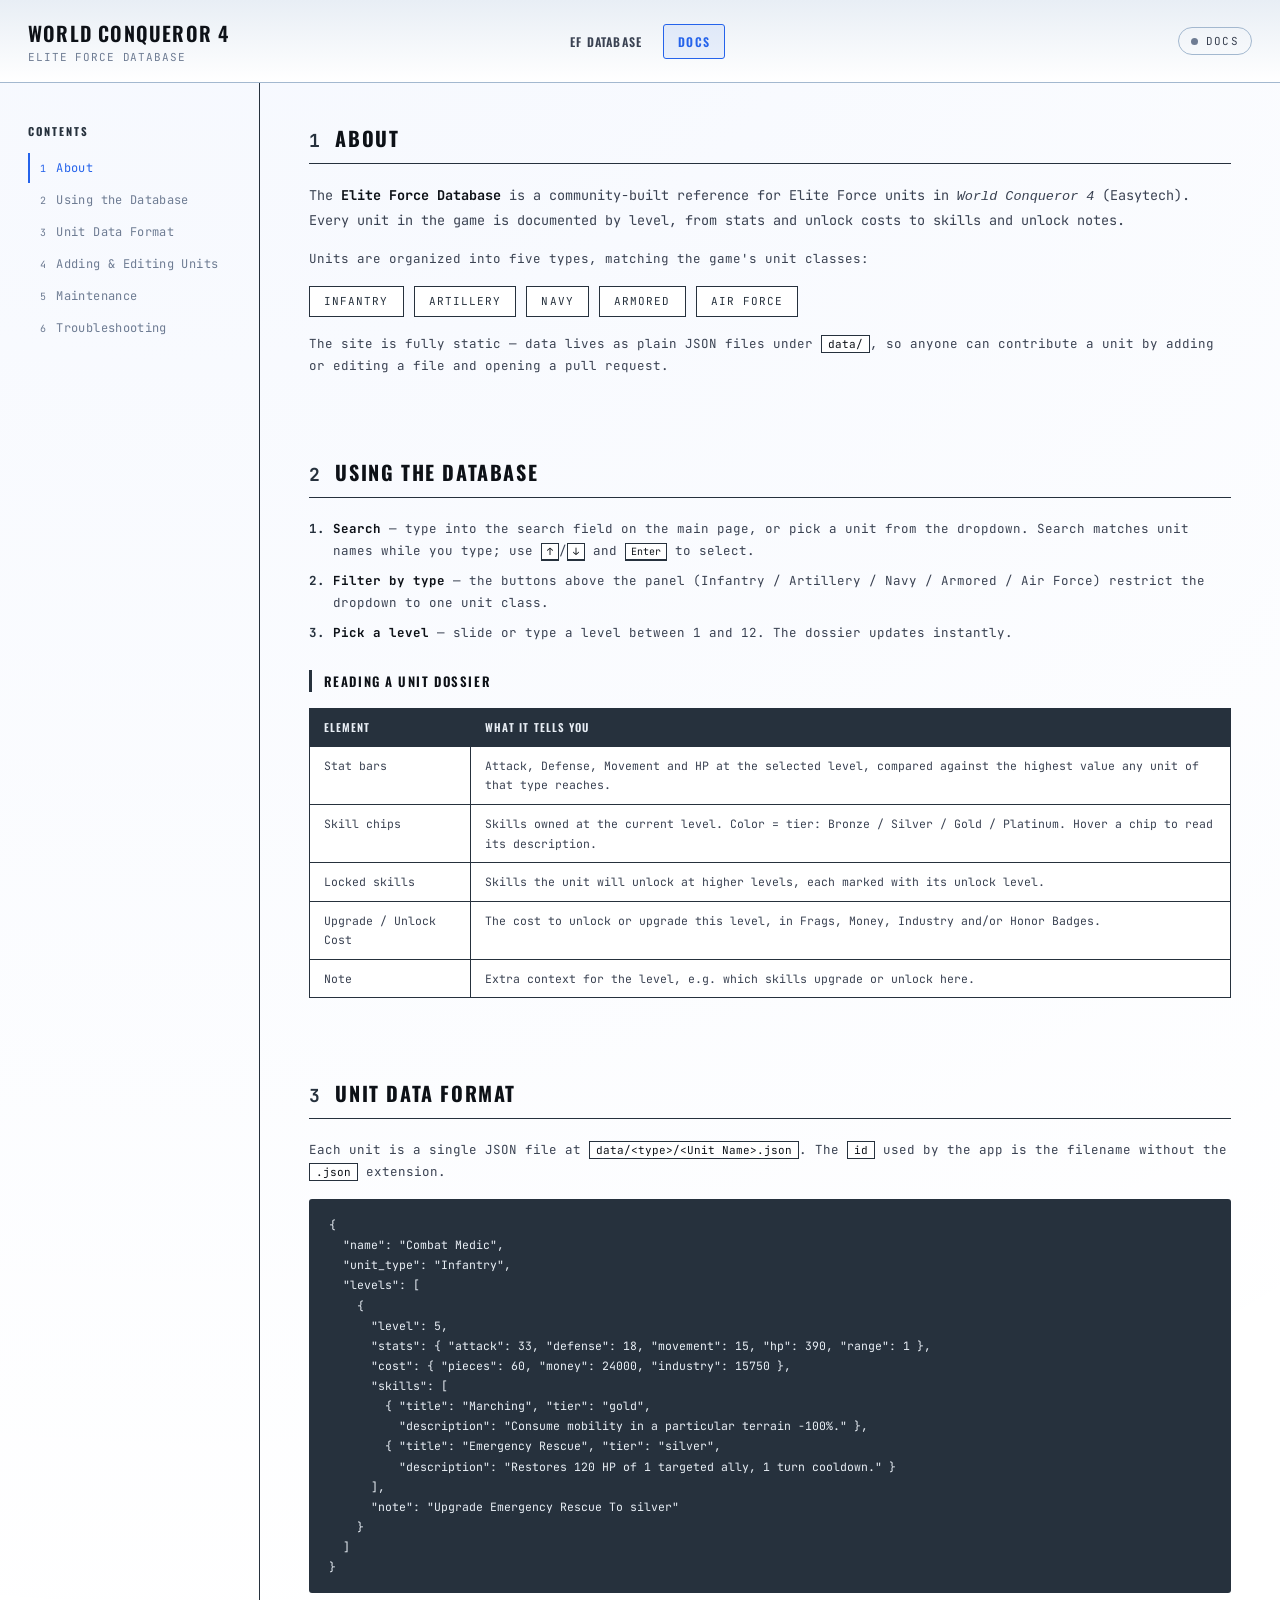
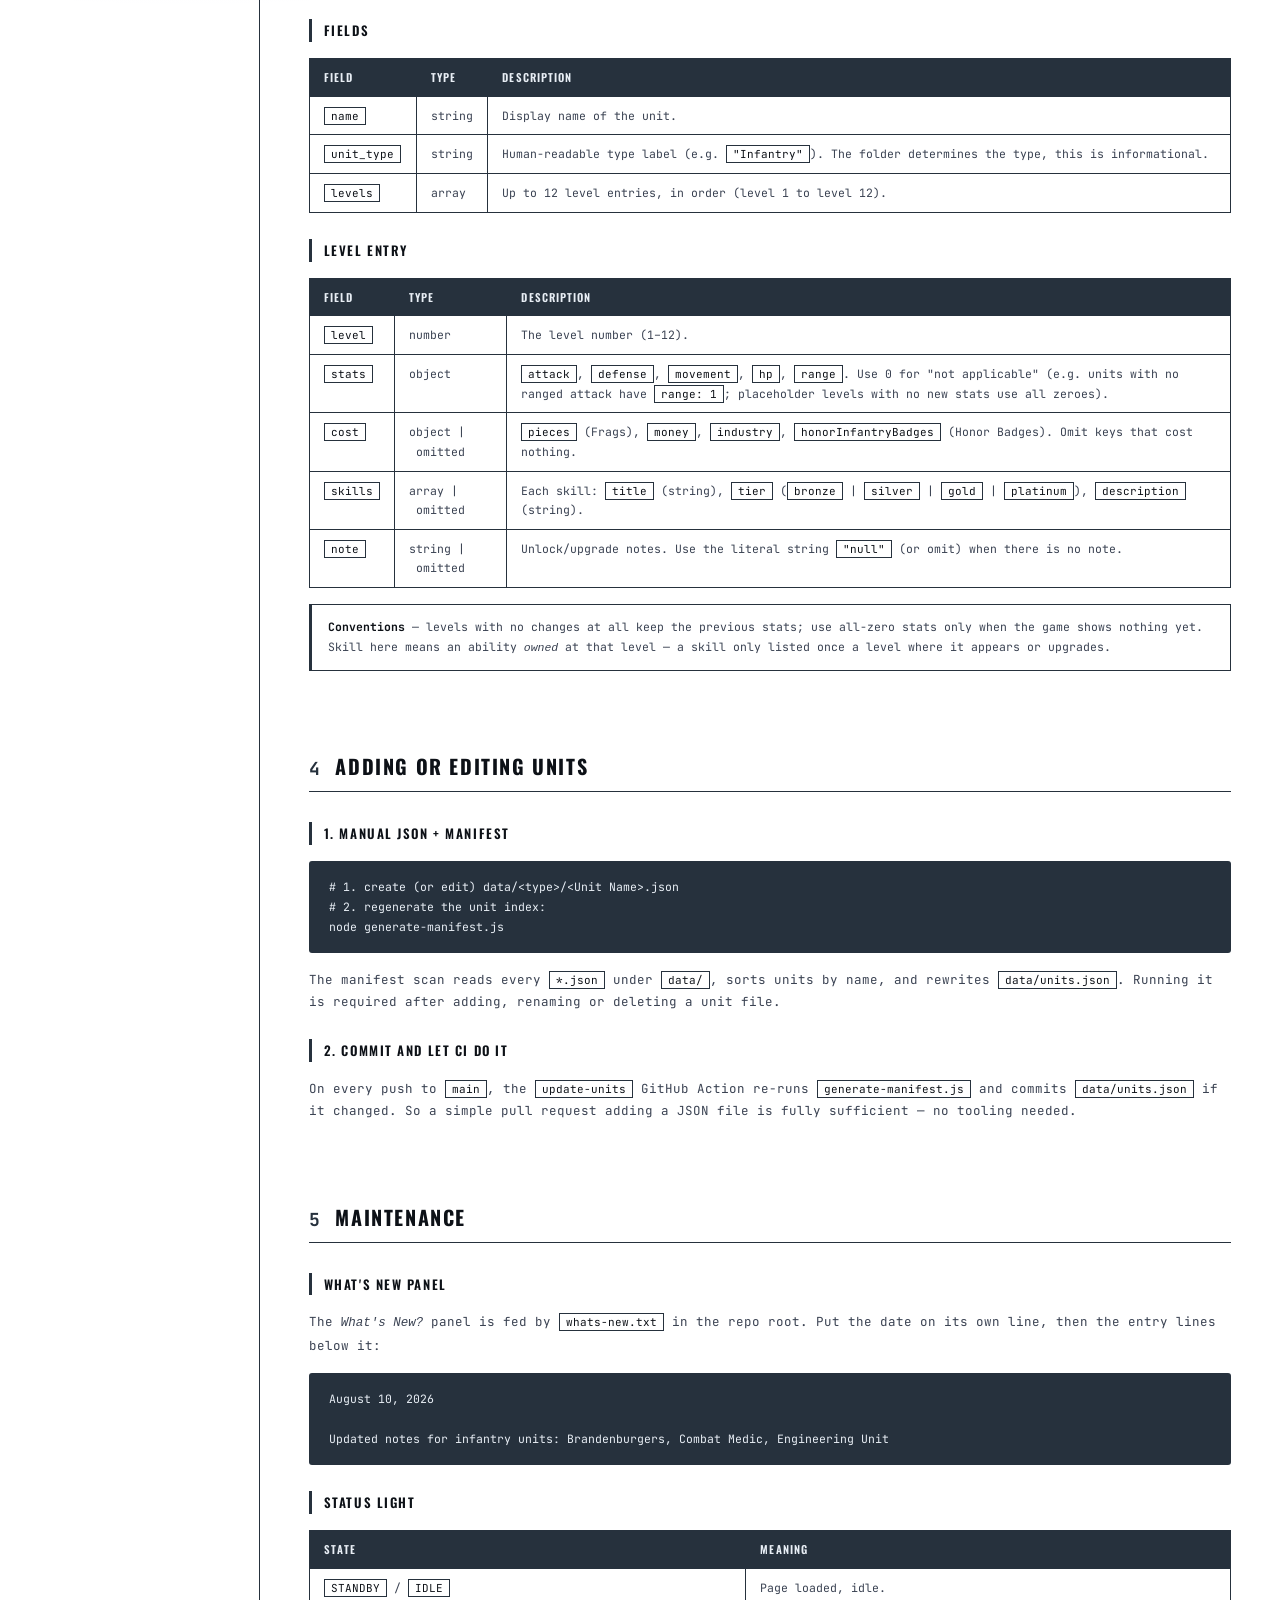
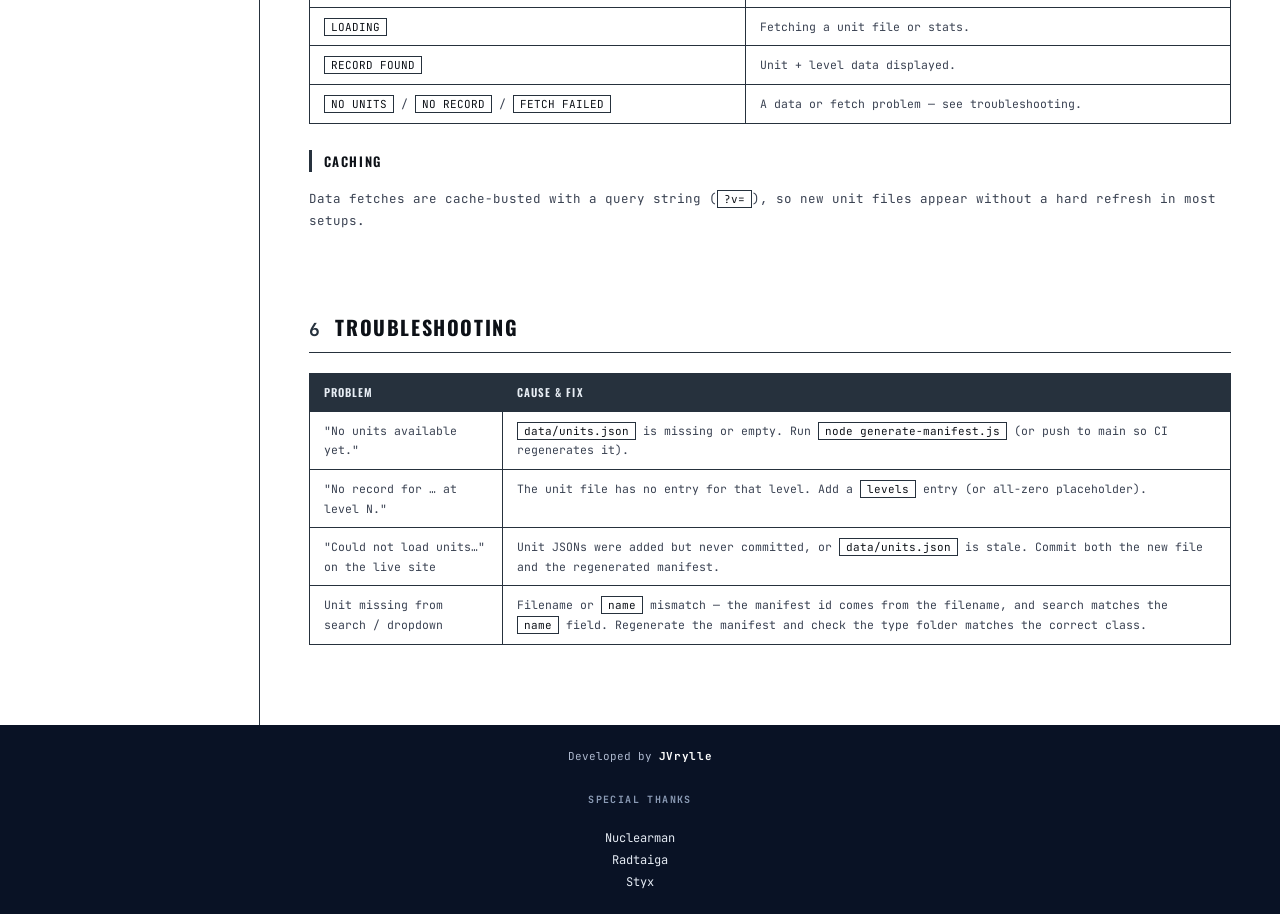
==== commit 4175a52b: "changed sample data" ====
--- a/docs.html
+++ b/docs.html
@@ -148,18 +148,20 @@
           </p>
 
           <pre class="docs-code"><code>{
-  "name": "Delta Force",
+  "name": "Combat Medic",
   "unit_type": "Infantry",
   "levels": [
     {
-      "level": 1,
-      "stats": { "attack": 72, "defense": 20, "movement": 15, "hp": 385, "range": 1 },
-      "cost": { "pieces": 30, "money": 0 },
+      "level": 5,
+      "stats": { "attack": 33, "defense": 18, "movement": 15, "hp": 390, "range": 1 },
+      "cost": { "pieces": 60, "money": 24000, "industry": 15750 },
       "skills": [
-        { "title": "Grenade", "tier": "gold",
-          "description": "Damage to armored units +50%" }
+        { "title": "Marching", "tier": "gold",
+          "description": "Consume mobility in a particular terrain -100%." },
+        { "title": "Emergency Rescue", "tier": "silver",
+          "description": "Restores 120 HP of 1 targeted ally, 1 turn cooldown." }
       ],
-      "note": "null"
+      "note": "Upgrade Emergency Rescue To silver"
     }
   ]
 }</code></pre>
